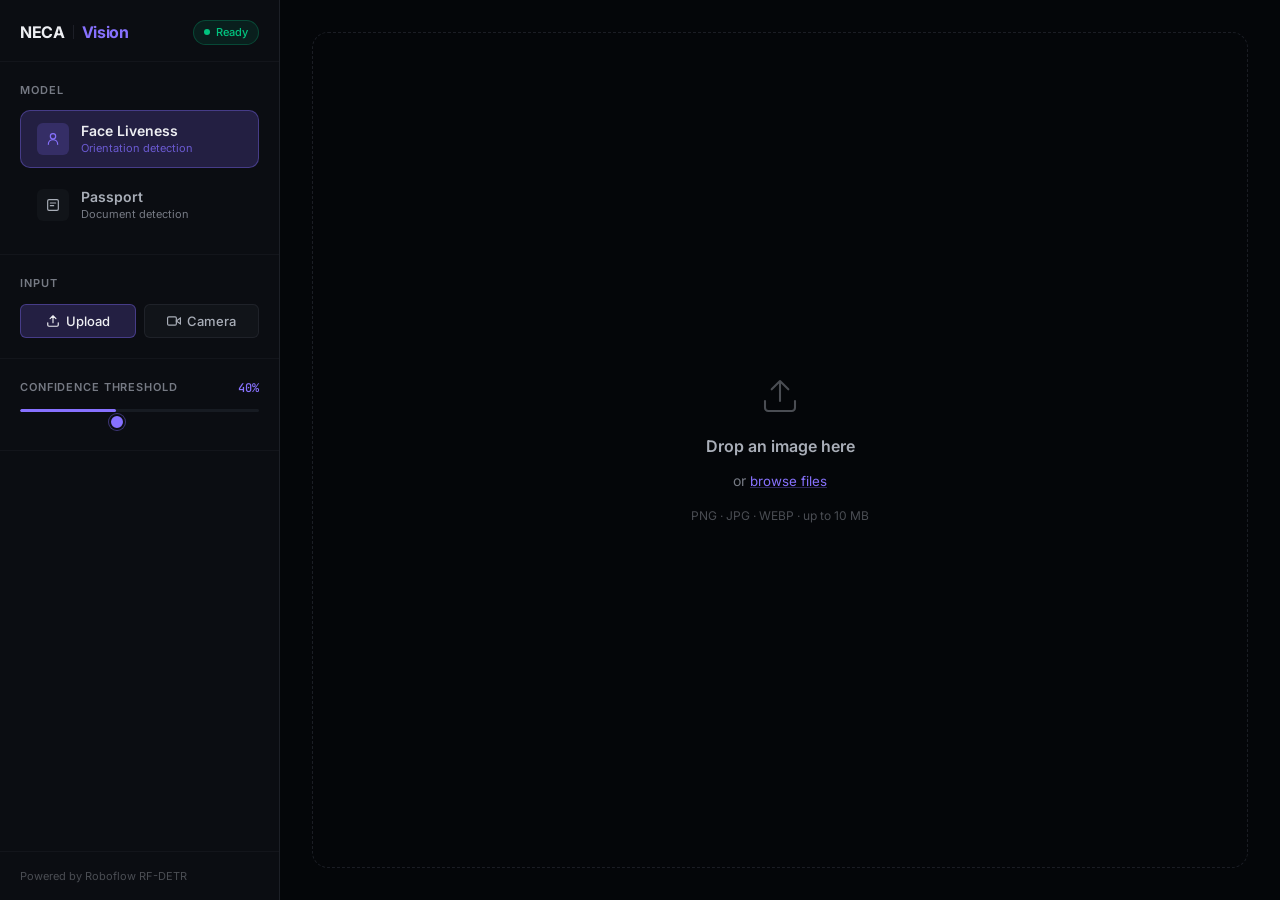
==== v2/neca-tool.html @ ef8a3732 "Initialize project with modern UI tool" ====
<!DOCTYPE html>
<html lang="en">
<head>
  <meta charset="UTF-8" />
  <meta name="viewport" content="width=device-width, initial-scale=1.0" />
  <title>NECA Vision — AI Detection Tool</title>
  <meta name="description" content="NECA Computer Vision Project — run face liveness and passport detection using Roboflow RF-DETR models." />
  <link rel="preconnect" href="https://fonts.googleapis.com" />
  <link rel="preconnect" href="https://fonts.gstatic.com" crossorigin />
  <link href="https://fonts.googleapis.com/css2?family=Inter:ital,opsz,wght@0,14..32,300..800;1,14..32,300..800&family=JetBrains+Mono:wght@400;500&display=swap" rel="stylesheet" />
  <link rel="stylesheet" href="neca-styles.css" />
</head>
<body>

  <!-- App Shell -->
  <div class="app" id="app">

    <!-- ── Sidebar ── -->
    <aside class="sidebar" id="sidebar" aria-label="Controls">
      <div class="sidebar-header">
        <div class="wordmark">
          <span class="wordmark-neca">NECA</span>
          <span class="wordmark-sep"></span>
          <span class="wordmark-vision">Vision</span>
        </div>
        <div class="status-badge" id="status-badge" aria-live="polite">
          <span class="status-dot" aria-hidden="true"></span>
          <span class="status-text">Ready</span>
        </div>
      </div>

      <!-- Model selector -->
      <section class="sidebar-section" aria-labelledby="model-label">
        <p class="sidebar-label" id="model-label">Model</p>
        <div class="model-tabs" role="tablist" aria-label="Select model">
          <button
            class="model-tab active"
            id="tab-face"
            role="tab"
            aria-selected="true"
            aria-controls="main-panel"
            data-model="face_liveliness_detection_v2/1"
          >
            <span class="tab-icon" aria-hidden="true">
              <svg width="16" height="16" fill="none" viewBox="0 0 24 24" stroke="currentColor" stroke-width="1.75"><circle cx="12" cy="8" r="4"/><path d="M5 20c0-3.866 3.134-7 7-7s7 3.134 7 7" stroke-linecap="round"/></svg>
            </span>
            <span class="tab-text">
              <span class="tab-name">Face Liveness</span>
              <span class="tab-desc">Orientation detection</span>
            </span>
          </button>
          <button
            class="model-tab"
            id="tab-passport"
            role="tab"
            aria-selected="false"
            aria-controls="main-panel"
            data-model="passport_detection-ddezu/2"
          >
            <span class="tab-icon" aria-hidden="true">
              <svg width="16" height="16" fill="none" viewBox="0 0 24 24" stroke="currentColor" stroke-width="1.75"><rect x="4" y="4" width="16" height="16" rx="2"/><path d="M8 9h8M8 13h5" stroke-linecap="round"/></svg>
            </span>
            <span class="tab-text">
              <span class="tab-name">Passport</span>
              <span class="tab-desc">Document detection</span>
            </span>
          </button>
        </div>
      </section>

      <!-- Input mode -->
      <section class="sidebar-section" aria-labelledby="input-label">
        <p class="sidebar-label" id="input-label">Input</p>
        <div class="input-toggle" role="group" aria-label="Input mode">
          <button class="input-btn active" id="btn-upload" aria-pressed="true">
            <svg width="14" height="14" fill="none" viewBox="0 0 24 24" stroke="currentColor" stroke-width="2" aria-hidden="true"><path d="M21 15v4a2 2 0 01-2 2H5a2 2 0 01-2-2v-4M17 8l-5-5-5 5M12 3v12" stroke-linecap="round" stroke-linejoin="round"/></svg>
            Upload
          </button>
          <button class="input-btn" id="btn-camera" aria-pressed="false">
            <svg width="14" height="14" fill="none" viewBox="0 0 24 24" stroke="currentColor" stroke-width="2" aria-hidden="true"><path d="M23 7l-7 5 7 5V7z"/><rect x="1" y="5" width="15" height="14" rx="2"/></svg>
            Camera
          </button>
        </div>
      </section>

      <!-- Confidence -->
      <section class="sidebar-section" aria-labelledby="conf-label">
        <p class="sidebar-label" id="conf-label">
          Confidence threshold
          <span class="conf-value" id="conf-display" aria-live="polite">40%</span>
        </p>
        <div class="slider-track" aria-hidden="true">
          <div class="slider-fill" id="slider-fill" style="width:40%"></div>
        </div>
        <input
          type="range"
          id="conf-slider"
          class="slider"
          min="1" max="99" value="40"
          aria-labelledby="conf-label"
          aria-valuemin="1" aria-valuemax="99" aria-valuenow="40"
        />
      </section>

      <!-- Results panel -->
      <section class="sidebar-section results-section" id="results-section" aria-labelledby="results-label" hidden>
        <p class="sidebar-label" id="results-label">Results</p>

        <div class="metrics" role="list">
          <div class="metric" role="listitem">
            <span class="metric-val" id="m-count">0</span>
            <span class="metric-key">Detections</span>
          </div>
          <div class="metric" role="listitem">
            <span class="metric-val" id="m-conf">—</span>
            <span class="metric-key">Avg confidence</span>
          </div>
          <div class="metric" role="listitem">
            <span class="metric-val" id="m-time">—</span>
            <span class="metric-key">Inference time</span>
          </div>
        </div>

        <ol class="detections-list" id="detections-list" aria-label="Detected objects"></ol>
      </section>

      <!-- Error -->
      <div class="sidebar-error" id="sidebar-error" hidden role="alert">
        <svg width="16" height="16" fill="none" viewBox="0 0 24 24" stroke="currentColor" stroke-width="2" aria-hidden="true"><circle cx="12" cy="12" r="10"/><line x1="12" y1="8" x2="12" y2="12"/><circle cx="12" cy="16.5" r=".5" fill="currentColor" stroke="none"/></svg>
        <p id="error-text">Something went wrong.</p>
        <button class="retry-btn" id="retry-btn">Retry</button>
      </div>

      <footer class="sidebar-footer">
        <span>Powered by Roboflow RF-DETR</span>
      </footer>
    </aside>

    <!-- ── Main canvas area ── -->
    <main class="main" id="main-panel" role="main" aria-label="Detection workspace">

      <!-- Upload zone -->
      <div class="workspace" id="workspace-upload">
        <!-- Drop zone (shown when no image) -->
        <div
          class="dropzone"
          id="dropzone"
          role="button"
          tabindex="0"
          aria-label="Upload image. Click or drag and drop."
        >
          <input type="file" id="file-input" accept="image/*" class="sr-only" aria-label="Choose image file" />
          <div class="dropzone-inner" id="dropzone-idle">
            <div class="drop-glyph" aria-hidden="true">
              <svg width="40" height="40" fill="none" viewBox="0 0 24 24" stroke="currentColor" stroke-width="1.25"><path d="M21 15v4a2 2 0 01-2 2H5a2 2 0 01-2-2v-4M17 8l-5-5-5 5M12 3v12" stroke-linecap="round" stroke-linejoin="round"/></svg>
            </div>
            <p class="drop-primary">Drop an image here</p>
            <p class="drop-secondary">or <button class="link-btn" id="browse-btn" type="button">browse files</button></p>
            <p class="drop-hint">PNG · JPG · WEBP · up to 10 MB</p>
          </div>
        </div>

        <!-- Canvas (shown after image is loaded) -->
        <div class="canvas-area" id="canvas-area" hidden>
          <canvas id="result-canvas" aria-label="Detection result" role="img"></canvas>
          <div class="canvas-toolbar">
            <button class="tool-btn" id="detect-btn" disabled aria-disabled="true">
              <svg width="15" height="15" fill="none" viewBox="0 0 24 24" stroke="currentColor" stroke-width="2" aria-hidden="true"><circle cx="11" cy="11" r="8"/><path d="m21 21-4.35-4.35" stroke-linecap="round"/></svg>
              Run detection
            </button>
            <button class="tool-btn tool-btn--ghost" id="clear-btn">
              <svg width="15" height="15" fill="none" viewBox="0 0 24 24" stroke="currentColor" stroke-width="2" aria-hidden="true"><path d="M3 6h18M8 6V4h8v2M19 6l-1 14H6L5 6" stroke-linecap="round" stroke-linejoin="round"/></svg>
              Clear
            </button>
          </div>
        </div>

        <!-- Loading overlay -->
        <div class="loading-overlay" id="loading-overlay" hidden aria-live="polite" aria-label="Running detection">
          <div class="spinner" aria-hidden="true"></div>
          <p class="loading-label">Running inference…</p>
        </div>
      </div>

      <!-- Camera workspace -->
      <div class="workspace" id="workspace-camera" hidden>
        <div class="camera-area" id="camera-area">
          <div class="camera-idle" id="camera-idle">
            <div class="drop-glyph" aria-hidden="true">
              <svg width="40" height="40" fill="none" viewBox="0 0 24 24" stroke="currentColor" stroke-width="1.25"><path d="M23 7l-7 5 7 5V7z"/><rect x="1" y="5" width="15" height="14" rx="2"/></svg>
            </div>
            <p class="drop-primary">Live camera detection</p>
            <p class="drop-secondary">Inference runs automatically every second</p>
            <button class="tool-btn" id="start-cam-btn">
              <svg width="15" height="15" fill="currentColor" viewBox="0 0 24 24" aria-hidden="true"><polygon points="5 3 19 12 5 21"/></svg>
              Start camera
            </button>
          </div>
          <div class="camera-live" id="camera-live" hidden>
            <video id="video" autoplay playsinline muted aria-label="Camera feed"></video>
            <canvas id="cam-canvas" aria-label="Detection overlay"></canvas>
            <button class="stop-btn" id="stop-cam-btn" aria-label="Stop camera">
              <svg width="14" height="14" fill="currentColor" viewBox="0 0 24 24" aria-hidden="true"><rect x="6" y="6" width="12" height="12" rx="1"/></svg>
              Stop
            </button>
          </div>
        </div>
      </div>

    </main>
  </div>

  <script src="neca-app.js"></script>
</body>
</html>
---- v2/neca-styles.css ----
/*
  NECA Vision — neca-styles.css
  Impeccable design system applied:
  - OKLCH color space throughout
  - Contrast verified: body text ≥ 4.5:1
  - Letter-spacing floor: -0.03em on display (never below -0.04em)
  - text-wrap: balance on headings
  - Intentional motion with prefers-reduced-motion
  - Semantic z-index scale
  - No cream/sand defaults — dark tool aesthetic justified by context:
    engineers & analysts in ambient office/lab light, focus mode
*/

/* ══════════════════════════════════════════
   DESIGN TOKENS — OKLCH
══════════════════════════════════════════ */
:root {
  /* Base surfaces — dark tool, high focus */
  --bg:            oklch(0.12 0.01 265);
  --bg-surface:    oklch(0.16 0.01 265);
  --bg-raised:     oklch(0.19 0.012 265);
  --bg-overlay:    oklch(0.22 0.015 265);

  /* Borders */
  --border:        oklch(0.28 0.015 265 / 0.7);
  --border-subtle: oklch(0.24 0.01 265 / 0.5);

  /* Brand accent — vivid indigo-violet */
  --accent:        oklch(0.65 0.22 285);
  --accent-dim:    oklch(0.55 0.18 285 / 0.25);
  --accent-glow:   oklch(0.65 0.22 285 / 0.18);

  /* Semantic colors */
  --green:         oklch(0.72 0.17 160);
  --amber:         oklch(0.78 0.17 75);
  --red:           oklch(0.68 0.19 25);
  --cyan:          oklch(0.74 0.14 210);

  /* Ink — verified ≥ 4.5:1 on --bg-surface */
  --ink-primary:   oklch(0.95 0.005 265);   /* ~15:1 on surface */
  --ink-secondary: oklch(0.75 0.015 265);   /* ~6.5:1 on surface */
  --ink-muted:     oklch(0.58 0.015 265);   /* ~4.5:1 on surface — floor */
  --ink-faint:     oklch(0.42 0.01 265);    /* decorative only, never body text */

  /* Typography */
  --font-ui:    'Inter', system-ui, -apple-system, sans-serif;
  --font-mono:  'JetBrains Mono', 'Fira Code', monospace;

  /* Spacing scale */
  --sp-1: 4px;
  --sp-2: 8px;
  --sp-3: 12px;
  --sp-4: 16px;
  --sp-5: 20px;
  --sp-6: 24px;
  --sp-8: 32px;
  --sp-10: 40px;

  /* Radius */
  --r-sm: 6px;
  --r-md: 10px;
  --r-lg: 16px;

  /* Semantic z-index scale */
  --z-base:    0;
  --z-raise:   10;
  --z-overlay: 20;
  --z-toolbar: 30;
  --z-modal:   40;
  --z-toast:   50;

  /* Motion */
  --ease-out-quart: cubic-bezier(0.25, 1, 0.5, 1);
  --dur-fast:   140ms;
  --dur-normal: 220ms;
  --dur-slow:   360ms;
}

/* ══════════════════════════════════════════
   RESET & BASE
══════════════════════════════════════════ */
*, *::before, *::after { box-sizing: border-box; margin: 0; padding: 0; }
[hidden] { display: none !important; }
html { font-size: 16px; height: 100%; }
body {
  font-family: var(--font-ui);
  background: var(--bg);
  color: var(--ink-primary);
  line-height: 1.5;
  height: 100%;
  overflow: hidden;
  -webkit-font-smoothing: antialiased;
}
img, video, canvas { display: block; }
button { cursor: pointer; font-family: inherit; background: none; border: none; color: inherit; }
input { font-family: inherit; }
.sr-only {
  position: absolute; width: 1px; height: 1px;
  overflow: hidden; clip: rect(0,0,0,0); white-space: nowrap;
}

/* ══════════════════════════════════════════
   APP LAYOUT — sidebar + main
══════════════════════════════════════════ */
.app {
  display: grid;
  grid-template-columns: 280px 1fr;
  height: 100vh;
  overflow: hidden;
}

/* ══════════════════════════════════════════
   SIDEBAR
══════════════════════════════════════════ */
.sidebar {
  background: var(--bg-surface);
  border-right: 1px solid var(--border);
  display: flex;
  flex-direction: column;
  gap: 0;
  overflow-y: auto;
  overflow-x: hidden;
  scrollbar-width: thin;
  scrollbar-color: var(--border) transparent;
}

.sidebar-header {
  padding: var(--sp-5) var(--sp-5) var(--sp-4);
  display: flex;
  align-items: center;
  justify-content: space-between;
  border-bottom: 1px solid var(--border-subtle);
  position: sticky;
  top: 0;
  z-index: var(--z-raise);
  background: var(--bg-surface);
}

/* Wordmark */
.wordmark {
  display: flex;
  align-items: center;
  gap: var(--sp-2);
  font-size: 1rem;
  font-weight: 700;
  letter-spacing: -0.02em;
}
.wordmark-neca  { color: var(--ink-primary); }
.wordmark-sep   {
  width: 1px; height: 14px;
  background: var(--border);
  flex-shrink: 0;
}
.wordmark-vision { color: var(--accent); }

/* Status badge */
.status-badge {
  display: flex; align-items: center; gap: 6px;
  font-size: 0.6875rem; font-weight: 500;
  color: var(--green);
  background: oklch(0.72 0.17 160 / 0.1);
  border: 1px solid oklch(0.72 0.17 160 / 0.25);
  border-radius: 99px;
  padding: 3px 10px;
  transition: color var(--dur-fast), background var(--dur-fast), border-color var(--dur-fast);
}
.status-badge.busy {
  color: var(--amber);
  background: oklch(0.78 0.17 75 / 0.1);
  border-color: oklch(0.78 0.17 75 / 0.25);
}
.status-badge.error {
  color: var(--red);
  background: oklch(0.68 0.19 25 / 0.1);
  border-color: oklch(0.68 0.19 25 / 0.25);
}
.status-dot {
  width: 6px; height: 6px; border-radius: 50%;
  background: currentColor;
  animation: pulse-dot 2.4s ease-in-out infinite;
}
.status-badge.busy .status-dot { animation: spin-dot 0.9s linear infinite; }
.status-badge.error .status-dot { animation: none; }

@keyframes pulse-dot {
  0%, 100% { opacity: 1; transform: scale(1); }
  50%       { opacity: 0.5; transform: scale(0.7); }
}
@keyframes spin-dot {
  to { transform: rotate(360deg); }
}
@media (prefers-reduced-motion: reduce) {
  .status-dot { animation: none; }
}

/* Sidebar sections */
.sidebar-section {
  padding: var(--sp-5);
  border-bottom: 1px solid var(--border-subtle);
  display: flex;
  flex-direction: column;
  gap: var(--sp-3);
}
.sidebar-label {
  font-size: 0.6875rem;
  font-weight: 600;
  text-transform: uppercase;
  letter-spacing: 0.08em;
  color: var(--ink-muted);
  display: flex;
  align-items: center;
  justify-content: space-between;
}
.conf-value {
  font-family: var(--font-mono);
  font-size: 0.75rem;
  color: var(--accent);
  font-weight: 500;
  letter-spacing: 0;
  text-transform: none;
}

/* ── Model tabs ── */
.model-tabs { display: flex; flex-direction: column; gap: var(--sp-2); }

.model-tab {
  display: flex; align-items: center; gap: var(--sp-3);
  padding: var(--sp-3) var(--sp-4);
  border-radius: var(--r-md);
  border: 1px solid transparent;
  color: var(--ink-secondary);
  text-align: left;
  transition:
    background var(--dur-fast) var(--ease-out-quart),
    border-color var(--dur-fast),
    color var(--dur-fast);
}
.model-tab:hover {
  background: var(--bg-overlay);
  color: var(--ink-primary);
}
.model-tab.active {
  background: var(--accent-dim);
  border-color: oklch(0.65 0.22 285 / 0.35);
  color: var(--ink-primary);
}
.tab-icon {
  width: 32px; height: 32px; border-radius: var(--r-sm);
  display: flex; align-items: center; justify-content: center;
  background: var(--bg-raised);
  flex-shrink: 0;
  color: var(--ink-secondary);
  transition: color var(--dur-fast), background var(--dur-fast);
}
.model-tab.active .tab-icon {
  background: var(--accent-glow);
  color: var(--accent);
}
.tab-text { display: flex; flex-direction: column; gap: 2px; min-width: 0; }
.tab-name { font-size: 0.875rem; font-weight: 600; line-height: 1.2; }
.tab-desc { font-size: 0.6875rem; color: var(--ink-muted); line-height: 1.2; }
.model-tab.active .tab-desc { color: oklch(0.65 0.22 285 / 0.7); }

/* ── Input toggle ── */
.input-toggle { display: flex; gap: var(--sp-2); }
.input-btn {
  flex: 1; display: flex; align-items: center; justify-content: center; gap: 6px;
  font-size: 0.8125rem; font-weight: 500;
  padding: var(--sp-2) var(--sp-3);
  border-radius: var(--r-sm);
  border: 1px solid var(--border);
  color: var(--ink-secondary);
  background: var(--bg-raised);
  transition: all var(--dur-fast) var(--ease-out-quart);
}
.input-btn:hover { color: var(--ink-primary); border-color: oklch(0.38 0.015 265); }
.input-btn.active {
  background: var(--accent-dim);
  border-color: oklch(0.65 0.22 285 / 0.35);
  color: var(--ink-primary);
}

/* ── Confidence slider ── */
.slider-track {
  height: 3px; border-radius: 99px;
  background: var(--bg-overlay);
  position: relative; overflow: hidden;
}
.slider-fill {
  position: absolute; top: 0; left: 0; height: 100%;
  background: var(--accent);
  border-radius: 99px;
  transition: width var(--dur-fast);
}
.slider {
  -webkit-appearance: none;
  appearance: none;
  width: 100%; height: 16px;
  background: transparent;
  outline: none; cursor: pointer;
  margin-top: calc(-1 * var(--sp-2) - 2px);
}
.slider::-webkit-slider-thumb {
  -webkit-appearance: none;
  width: 16px; height: 16px; border-radius: 50%;
  background: var(--accent);
  border: 2px solid var(--bg-surface);
  box-shadow: 0 0 0 1px oklch(0.65 0.22 285 / 0.4);
  cursor: pointer;
  transition: transform var(--dur-fast);
}
.slider::-webkit-slider-thumb:hover { transform: scale(1.2); }
.slider::-moz-range-thumb {
  width: 16px; height: 16px; border-radius: 50%;
  background: var(--accent); border: 2px solid var(--bg-surface); cursor: pointer;
}

/* ── Results ── */
.results-section {
  opacity: 0;
  transform: translateY(6px);
  transition:
    opacity var(--dur-normal) var(--ease-out-quart),
    transform var(--dur-normal) var(--ease-out-quart);
}
.results-section.visible {
  opacity: 1;
  transform: translateY(0);
}
@media (prefers-reduced-motion: reduce) {
  .results-section { transition: opacity var(--dur-fast); transform: none; }
}

.metrics {
  display: grid; grid-template-columns: repeat(3, 1fr);
  gap: var(--sp-2);
}
.metric {
  display: flex; flex-direction: column; align-items: center;
  background: var(--bg-raised); border-radius: var(--r-sm);
  padding: var(--sp-3) var(--sp-2); gap: 3px;
  border: 1px solid var(--border-subtle);
}
.metric-val {
  font-family: var(--font-mono);
  font-size: 1.0625rem; font-weight: 700;
  color: var(--accent);
  line-height: 1;
}
.metric-key {
  font-size: 0.625rem; font-weight: 600;
  text-transform: uppercase; letter-spacing: 0.06em;
  color: var(--ink-muted);
  text-align: center;
  line-height: 1.3;
}

/* Detections list */
.detections-list {
  display: flex; flex-direction: column; gap: var(--sp-2);
  list-style: none;
}
.detection-item {
  display: flex; align-items: center; gap: var(--sp-3);
  padding: var(--sp-2) var(--sp-3);
  background: var(--bg-raised);
  border: 1px solid var(--border-subtle);
  border-radius: var(--r-sm);
  animation: fade-in-up var(--dur-normal) var(--ease-out-quart) both;
}
@keyframes fade-in-up {
  from { opacity: 0; transform: translateY(4px); }
  to   { opacity: 1; transform: translateY(0); }
}
@media (prefers-reduced-motion: reduce) {
  .detection-item { animation: none; }
}
.det-swatch {
  width: 8px; height: 8px; border-radius: 2px; flex-shrink: 0;
}
.det-class {
  font-size: 0.8125rem; font-weight: 600;
  flex: 1; min-width: 0;
  overflow: hidden; text-overflow: ellipsis; white-space: nowrap;
}
.det-right { display: flex; align-items: center; gap: var(--sp-2); flex-shrink: 0; }
.det-bar { width: 56px; height: 3px; background: var(--bg-overlay); border-radius: 99px; overflow: hidden; }
.det-bar-fill { height: 100%; border-radius: 99px; transition: width 0.4s var(--ease-out-quart); }
.det-pct { font-family: var(--font-mono); font-size: 0.6875rem; color: var(--ink-muted); width: 30px; text-align: right; }

/* Error panel */
.sidebar-error {
  margin: var(--sp-4) var(--sp-5);
  padding: var(--sp-4);
  background: oklch(0.68 0.19 25 / 0.08);
  border: 1px solid oklch(0.68 0.19 25 / 0.25);
  border-radius: var(--r-md);
  display: flex; flex-direction: column; gap: var(--sp-3);
  align-items: flex-start;
  animation: fade-in-up var(--dur-normal) var(--ease-out-quart) both;
}
.sidebar-error svg { color: var(--red); }
.sidebar-error p { font-size: 0.8125rem; color: var(--ink-secondary); line-height: 1.5; }
.retry-btn {
  font-size: 0.8125rem; font-weight: 600;
  color: var(--red); padding: 4px 10px;
  border: 1px solid oklch(0.68 0.19 25 / 0.3);
  border-radius: var(--r-sm);
  transition: background var(--dur-fast);
}
.retry-btn:hover { background: oklch(0.68 0.19 25 / 0.12); }

/* Sidebar footer */
.sidebar-footer {
  margin-top: auto;
  padding: var(--sp-4) var(--sp-5);
  font-size: 0.6875rem;
  color: var(--ink-faint);
  border-top: 1px solid var(--border-subtle);
}

/* ══════════════════════════════════════════
   MAIN WORKSPACE
══════════════════════════════════════════ */
.main {
  background: var(--bg);
  overflow: hidden;
  position: relative;
  display: flex;
  flex-direction: column;
}

.workspace {
  flex: 1;
  display: flex;
  align-items: center;
  justify-content: center;
  position: relative;
  overflow: hidden;
}

/* ── Drop zone ── */
.dropzone {
  width: 100%; height: 100%;
  display: flex; align-items: center; justify-content: center;
  cursor: pointer;
  position: relative;
  outline: none;
}
.dropzone::after {
  content: '';
  position: absolute; inset: var(--sp-8);
  border: 1.5px dashed var(--border);
  border-radius: var(--r-lg);
  pointer-events: none;
  transition: border-color var(--dur-fast), background var(--dur-fast);
}
.dropzone:hover::after,
.dropzone:focus-visible::after,
.dropzone.drag-over::after {
  border-color: var(--accent);
  background: var(--accent-glow);
}
.dropzone-inner {
  display: flex; flex-direction: column; align-items: center; gap: var(--sp-3);
  text-align: center; padding: var(--sp-8);
  pointer-events: none;
}
.drop-glyph { color: var(--ink-faint); transition: color var(--dur-fast); }
.dropzone:hover .drop-glyph,
.dropzone:focus-visible .drop-glyph { color: var(--accent); }
.drop-primary { font-size: 1rem; font-weight: 600; color: var(--ink-secondary); text-wrap: balance; }
.drop-secondary { font-size: 0.875rem; color: var(--ink-muted); }
.drop-hint { font-size: 0.75rem; color: var(--ink-faint); margin-top: var(--sp-1); }
.link-btn { color: var(--accent); text-decoration: underline; text-decoration-color: oklch(0.65 0.22 285 / 0.3); cursor: pointer; pointer-events: all; }
.link-btn:hover { text-decoration-color: currentColor; }

/* ── Canvas area ── */
.canvas-area {
  width: 100%; height: 100%;
  display: flex; flex-direction: column;
  align-items: center; justify-content: center;
  gap: var(--sp-4);
  padding: var(--sp-6);
  position: relative;
}
#result-canvas {
  max-width: 100%;
  max-height: calc(100vh - 120px);
  border-radius: var(--r-md);
  box-shadow: 0 0 0 1px var(--border), 0 8px 48px oklch(0 0 0 / 0.4);
  display: block;
}

.canvas-toolbar {
  display: flex; align-items: center; gap: var(--sp-3);
  flex-shrink: 0;
}

/* ── Buttons ── */
.tool-btn {
  display: inline-flex; align-items: center; gap: 7px;
  font-size: 0.875rem; font-weight: 600;
  padding: var(--sp-2) var(--sp-5);
  border-radius: var(--r-sm);
  border: 1px solid transparent;
  background: var(--accent);
  color: oklch(0.12 0.01 265);
  transition:
    background var(--dur-fast) var(--ease-out-quart),
    box-shadow var(--dur-fast),
    transform var(--dur-fast);
}
.tool-btn:hover {
  background: oklch(0.70 0.22 285);
  box-shadow: 0 4px 20px oklch(0.65 0.22 285 / 0.35);
  transform: translateY(-1px);
}
.tool-btn:active { transform: translateY(0); }
.tool-btn:disabled, .tool-btn[aria-disabled="true"] {
  opacity: 0.38; cursor: not-allowed;
  transform: none; box-shadow: none;
}
.tool-btn--ghost {
  background: var(--bg-raised);
  border-color: var(--border);
  color: var(--ink-secondary);
}
.tool-btn--ghost:hover {
  background: var(--bg-overlay);
  box-shadow: none;
  color: var(--ink-primary);
  border-color: oklch(0.38 0.015 265);
}

/* ── Loading overlay ── */
.loading-overlay {
  position: absolute; inset: 0;
  background: oklch(0.12 0.01 265 / 0.7);
  backdrop-filter: blur(6px);
  -webkit-backdrop-filter: blur(6px);
  display: flex; flex-direction: column; align-items: center; justify-content: center;
  gap: var(--sp-4); z-index: var(--z-overlay);
  animation: fade-in var(--dur-normal) var(--ease-out-quart) both;
}
@keyframes fade-in {
  from { opacity: 0; }
  to   { opacity: 1; }
}
.spinner {
  width: 36px; height: 36px; border-radius: 50%;
  border: 2.5px solid var(--border);
  border-top-color: var(--accent);
  animation: spin var(--dur-slow) linear infinite;
}
@keyframes spin { to { transform: rotate(360deg); } }
@media (prefers-reduced-motion: reduce) {
  .spinner { animation: none; border-color: var(--accent); }
}
.loading-label { font-size: 0.875rem; font-weight: 500; color: var(--ink-secondary); }

/* ── Camera ── */
.camera-area {
  width: 100%; height: 100%;
  display: flex; align-items: center; justify-content: center;
}
.camera-idle {
  display: flex; flex-direction: column; align-items: center; gap: var(--sp-4);
  text-align: center; padding: var(--sp-8);
}
.camera-live {
  position: relative;
  width: 100%; height: 100%;
  display: flex; align-items: center; justify-content: center;
}
#video, #cam-canvas {
  max-width: 100%; max-height: 100%;
  border-radius: var(--r-md);
}
#cam-canvas {
  position: absolute;
  top: 50%; left: 50%;
  transform: translate(-50%, -50%);
  pointer-events: none;
}
.stop-btn {
  position: absolute; top: var(--sp-4); right: var(--sp-4);
  z-index: var(--z-toolbar);
  display: flex; align-items: center; gap: 6px;
  font-size: 0.8125rem; font-weight: 600;
  padding: var(--sp-2) var(--sp-3);
  background: oklch(0.68 0.19 25 / 0.85);
  border: 1px solid oklch(0.68 0.19 25 / 0.4);
  border-radius: var(--r-sm);
  color: oklch(0.95 0.005 265);
  backdrop-filter: blur(8px);
  -webkit-backdrop-filter: blur(8px);
  transition: background var(--dur-fast);
}
.stop-btn:hover { background: oklch(0.68 0.19 25 / 0.95); }

/* ══════════════════════════════════════════
   RESPONSIVE — single column below 700px
══════════════════════════════════════════ */
@media (max-width: 700px) {
  body { overflow-y: auto; }
  .app {
    grid-template-columns: 1fr;
    grid-template-rows: auto 1fr;
    height: auto;
    min-height: 100vh;
  }
  .sidebar {
    overflow: visible;
    border-right: none;
    border-bottom: 1px solid var(--border);
  }
  .sidebar-header { position: static; }
  .main { min-height: 60vh; }
  .workspace { min-height: 60vh; }
  .canvas-area { padding: var(--sp-4); }
  #result-canvas { max-height: 55vh; }
}
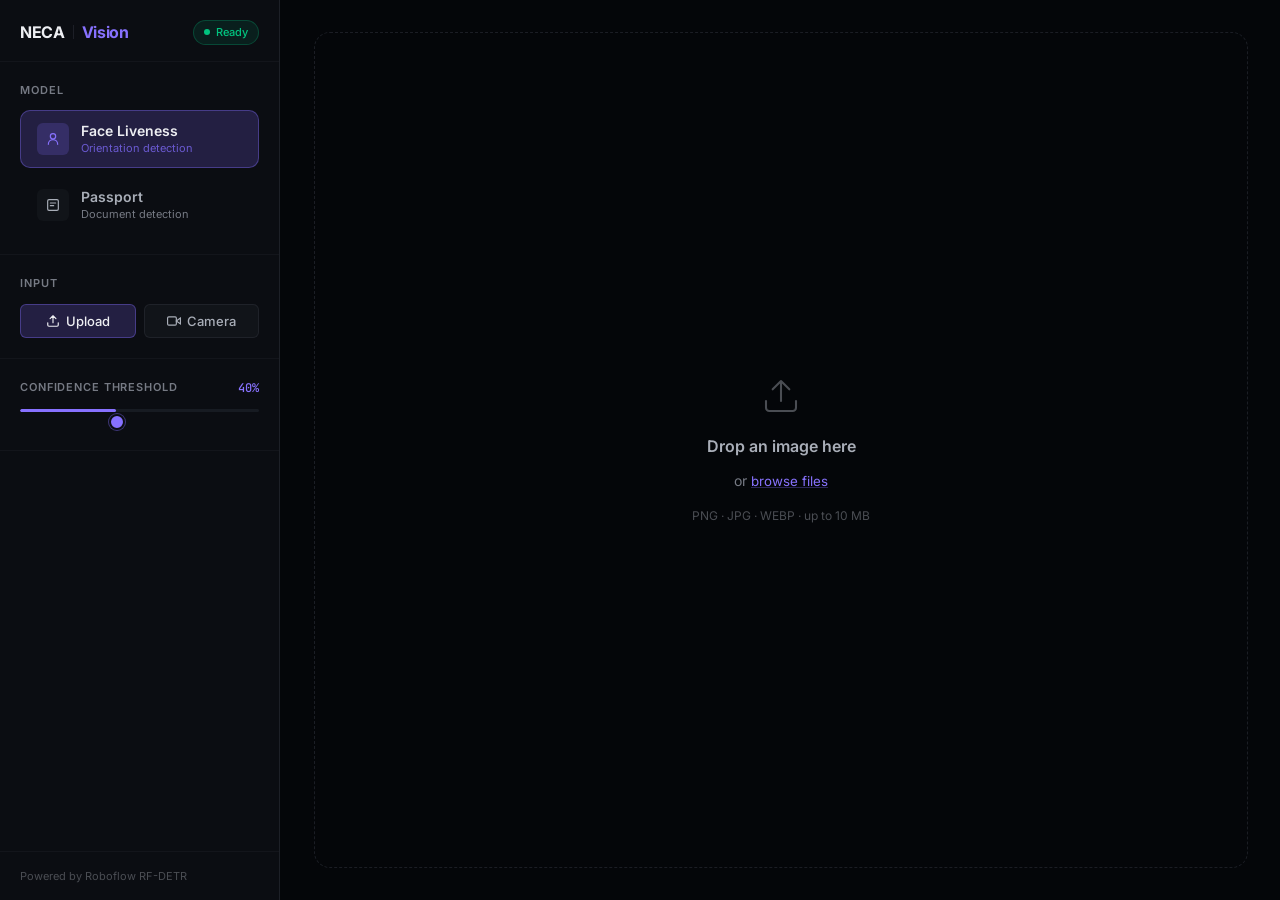
==== commit 956ebe9b: "fix: adjust layout flex and fix text mirroring in camera" ====
--- a/v2/neca-tool.html
+++ b/v2/neca-tool.html
@@ -135,6 +135,8 @@
         <span>Powered by Roboflow RF-DETR</span>
       </footer>
     </aside>
+
+    <div class="sidebar-resizer" id="sidebar-resizer" aria-hidden="true"></div>
 
     <!-- ── Main canvas area ── -->
     <main class="main" id="main-panel" role="main" aria-label="Detection workspace">
--- a/v2/neca-styles.css
+++ b/v2/neca-styles.css
@@ -103,8 +103,7 @@
    APP LAYOUT — sidebar + main
 ══════════════════════════════════════════ */
 .app {
-  display: grid;
-  grid-template-columns: 280px 1fr;
+  display: flex;
   height: 100vh;
   overflow: hidden;
 }
@@ -113,6 +112,8 @@
    SIDEBAR
 ══════════════════════════════════════════ */
 .sidebar {
+  width: var(--sidebar-width, 280px);
+  flex-shrink: 0;
   background: var(--bg-surface);
   border-right: 1px solid var(--border);
   display: flex;
@@ -122,6 +123,22 @@
   overflow-x: hidden;
   scrollbar-width: thin;
   scrollbar-color: var(--border) transparent;
+  position: relative;
+}
+
+/* Sidebar Resizer */
+.sidebar-resizer {
+  width: 4px;
+  background: transparent;
+  cursor: col-resize;
+  position: relative;
+  z-index: var(--z-raise);
+  transition: background var(--dur-fast);
+  flex-shrink: 0;
+  margin-left: -2px; /* Pull it slightly over the border */
+}
+.sidebar-resizer:hover, .sidebar-resizer.is-resizing {
+  background: var(--accent);
 }
 
 .sidebar-header {
@@ -423,6 +440,7 @@
    MAIN WORKSPACE
 ══════════════════════════════════════════ */
 .main {
+  flex: 1;
   background: var(--bg);
   overflow: hidden;
   position: relative;
@@ -576,6 +594,7 @@
 #video, #cam-canvas {
   max-width: 100%; max-height: 100%;
   border-radius: var(--r-md);
+  transform: scaleX(-1);
 }
 #cam-canvas {
   position: absolute;
